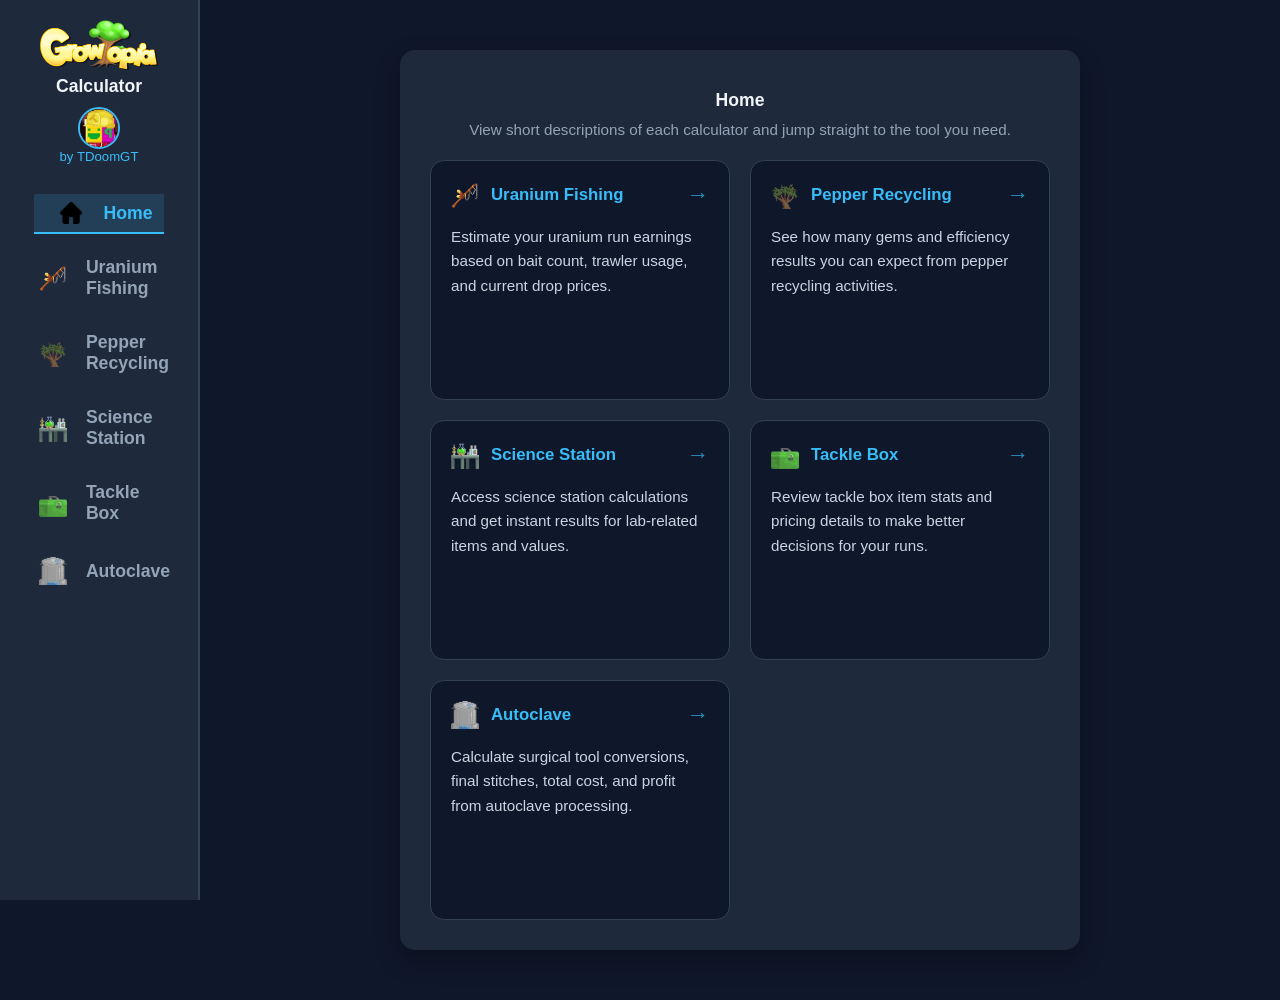
==== index.html @ 95f76a91 "Load home" ====
<!DOCTYPE html>
<html lang="en">
<head>
    <meta charset="UTF-8">
    <meta name="viewport" content="width=device-width, initial-scale=1.0">
    <link rel="stylesheet" href="style.css">
    <title>Home - Dashboard</title>
    <style>
        .dashboard-grid {
            display: grid;
            grid-template-columns: repeat(auto-fit, minmax(280px, 1fr));
            gap: 20px;
        }
        .dashboard-card {
            background: #0f172a;
            border: 1px solid var(--border);
            border-radius: 14px;
            padding: 20px;
            display: flex;
            flex-direction: column;
            gap: 16px;
            text-decoration: none;
            color: inherit;
            transition: transform 0.2s ease, box-shadow 0.2s ease, background 0.2s ease;
            cursor: pointer;
        }

        .dashboard-card:hover {
            transform: translateY(-2px);
            box-shadow: 0 14px 32px rgba(56, 189, 248, 0.16);
            background: rgba(56, 189, 248, 0.03);
        }

        .dashboard-card h2 {
            margin: 0;
            color: var(--accent);
            font-size: 1.05em;
        }

        .dashboard-card p {
            margin: 0;
            color: #cbd5e1;
            line-height: 1.6;
            font-size: 0.95em;
        }

        .dashboard-card img {
            width: 28px;
            height: auto;
            display: block;
        }

        .dashboard-card-header {
            display: flex;
            align-items: center;
            gap: 12px;
            position: relative;
        }

        .dashboard-card-header::after {
            content: '→';
            margin-left: auto;
            color: var(--accent);
            font-size: 1.4em;
            opacity: 0.7;
            transition: transform 0.2s ease, opacity 0.2s ease;
        }

        .dashboard-card:hover .dashboard-card-header::after {
            transform: translateX(4px);
            opacity: 1;
        }
    </style>
</head>
<body>
<button class="menu-toggle" onclick="toggleMenu()">☰</button>
<div id="overlay" class="overlay" onclick="toggleMenu()"></div>

<div class="navbar" id="sideNav">
    <div class="navbar-title">
        <img src="image/title.png" alt="Growtopia" class="navbar-logo">
        <span class="navbar-title-text">Calculator</span>
        <img src="image/profile.jpg" alt="Profile" class="navbar-profile">
        <span class="subtitle">by TDoomGT</span>
    </div>
    <div class="nav-links">
        <a href="index.html" class="nav-link" id="nav-home">
            <i><img src="image/home.png" alt="Home" style="width: 22px;"></i>
            <span class="nav-text">Home</span>
        </a>
        <a href="uranium.html" class="nav-link" id="nav-uranium"><i><img src="image/uranium_fishing/uranium_nav.png" alt="Uranium"></i><span class="nav-text">Uranium Fishing</span></a>
        <a href="pepper.html" class="nav-link" id="nav-pepper"><i><img src="image/pepper_recycling/pepper_nav.png" alt="Pepper"></i><span class="nav-text">Pepper Recycling</span></a>
        <a href="science.html" class="nav-link" id="nav-science"><i><img src="image/science_station/science_nav.png" alt="Science"></i><span class="nav-text">Science Station</span></a>
        <a href="tackle.html" class="nav-link" id="nav-tackle"><i><img src="image/tackle_box/tackle_nav.png" alt="Tackle"></i><span class="nav-text">Tackle Box</span></a>
        <a href="autoclave.html" class="nav-link" id="nav-autoclave"><i><img src="image/auto_clave/autoclave_nav.png" alt="Autoclave"></i><span class="nav-text">Autoclave</span></a>
    </div>
</div>

<div class="container">
    <h1>Home</h1>
    <p style="text-align: center; color: #94a3b8; font-size: 0.95em; margin-top: -10px; margin-bottom: 22px;">
        View short descriptions of each calculator and jump straight to the tool you need.
    </p>

    <div class="dashboard-grid">
        <a class="dashboard-card" href="uranium.html">
            <div class="dashboard-card-header">
                <img src="image/uranium_fishing/uranium_nav.png" alt="Uranium">
                <h2>Uranium Fishing</h2>
            </div>
            <p>Estimate your uranium run earnings based on bait count, trawler usage, and current drop prices.</p>
        </a>

        <a class="dashboard-card" href="pepper.html">
            <div class="dashboard-card-header">
                <img src="image/pepper_recycling/pepper_nav.png" alt="Pepper">
                <h2>Pepper Recycling</h2>
            </div>
            <p>See how many gems and efficiency results you can expect from pepper recycling activities.</p>
        </a>

        <a class="dashboard-card" href="science.html">
            <div class="dashboard-card-header">
                <img src="image/science_station/science_nav.png" alt="Science">
                <h2>Science Station</h2>
            </div>
            <p>Access science station calculations and get instant results for lab-related items and values.</p>
        </a>

        <a class="dashboard-card" href="tackle.html">
            <div class="dashboard-card-header">
                <img src="image/tackle_box/tackle_nav.png" alt="Tackle">
                <h2>Tackle Box</h2>
            </div>
            <p>Review tackle box item stats and pricing details to make better decisions for your runs.</p>
        </a>

        <a class="dashboard-card" href="autoclave.html">
            <div class="dashboard-card-header">
                <img src="image/auto_clave/autoclave_nav.png" alt="Autoclave">
                <h2>Autoclave</h2>
            </div>
            <p>Calculate surgical tool conversions, final stitches, total cost, and profit from autoclave processing.</p>
        </a>
    </div>
</div>

<script>
// Active Link Logic
const navLinks = document.querySelectorAll('.nav-link');
let currentPage = window.location.pathname.split('/').pop();

// If the page is empty or just the folder name, default it to index.html
if (currentPage === '' || currentPage === 'growtopia-calculator') {
    currentPage = 'index.html';
}

navLinks.forEach(link => {
    const linkHref = link.getAttribute('href');
    if (linkHref === currentPage) {
        link.classList.add('active');
    } else {
        link.classList.remove('active');
    }
});

navLinks.forEach(link => {
    const linkHref = link.getAttribute('href');
    // Ensure both index.html and root (/) trigger the Home active state
    if (linkHref === currentPage || (currentPage === '' && linkHref === 'index.html')) {
        link.classList.add('active');
    } else {
        link.classList.remove('active');
    }
});

function toggleMenu() {
    const nav = document.getElementById('sideNav');
    const overlay = document.getElementById('overlay');
    const btn = document.querySelector('.menu-toggle');

    nav.classList.toggle('active');
    overlay.classList.toggle('active');

    btn.innerHTML = nav.classList.contains('active') ? '✕' : '☰';
}
</script>
</body>
</html>
---- style.css ----
/* Growtopia Calculator Suite - by TDoomGT */

:root {
    --bg: #0f172a;
    --card-bg: #1e293b;
    --accent: #38bdf8;
    --text: #f1f5f9;
    --success: #4ade80;
    --danger: #f87171;
    --border: #334155;
}

/* Ensure no jumping when switching pages */
html {
    overflow-y: scroll;
}

* {
    box-sizing: border-box;
}

body {
    background-color: var(--bg);
    color: var(--text);
    font-family: 'Segoe UI', Tahoma, Geneva, Verdana, sans-serif;
    margin: 0;
    min-height: 100vh;
    padding-left: 220px;
    padding-right: 20px;
}

/* --- NAVIGATION BAR (SIDEBAR) --- */
.navbar {
    display: flex;
    flex-direction: column;
    gap: 20px;
    padding: 20px;
    background: var(--card-bg);
    width: 200px;
    height: 100vh;
    position: fixed;
    left: 0;
    top: 0;
    border-right: 2px solid var(--border);
    z-index: 1000;
    align-items: center;
}

.navbar-title {
    font-size: 1.1em;
    font-weight: bold;
    color: var(--text);
    text-align: center;
    margin-bottom: 10px;
}

.navbar-title-text {
    display: block;
    margin-top: 6px;
}

.navbar-profile {
    width: 42px;
    height: 42px;
    border-radius: 50%;
    object-fit: cover;
    display: block;
    margin: 10px auto 0;
    border: 2px solid var(--accent);
}

.navbar-title .subtitle {
    font-size: 0.75em;
    color: var(--accent);
    font-weight: normal;
    display: block;
}

.navbar-logo {
    height: 50px;
    width: auto;
    display: block;
    margin: 0 auto;
}

.nav-links {
    display: flex;
    flex-direction: column;
    gap: 15px;
    align-items: center;
}

.nav-link {
    color: #94a3b8;
    text-decoration: none;
    font-weight: 600;
    font-size: 1.05em;
    transition: all 0.25s ease, box-shadow 0.25s ease;
    padding: 8px 12px;
    border-bottom: 2px solid transparent;
    display: flex;
    align-items: center;
    justify-content: flex-start;
}

.nav-link i {
    width: 50px;
    flex-shrink: 0;
    display: grid;
    place-items: center;
}

.nav-link i img {
    max-width: 28px;
    max-height: 28px;
    display: block;
}

.nav-text {
    margin-left: 8px;
    text-align: left;
    font-size: 1.05em;
}

.nav-link:hover {
    color: var(--accent);
    background: rgba(56, 189, 248, 0.12);
    box-shadow: 0 10px 20px rgba(56, 189, 248, 0.12);
    transform: translateY(-1px);
}

.nav-link.active {
    color: var(--accent) !important;
    opacity: 1 !important;
    border-bottom: 2px solid var(--accent);
    background: rgba(56, 189, 248, 0.15);
}

/* --- MAIN CONTAINER (FIXED SIZE) --- */
.container {
    background: var(--card-bg);
    padding: 30px;
    border-radius: 15px;
    transition: padding 0.2s ease, border-radius 0.2s ease, box-shadow 0.2s ease;
    
    /* Fixed dimensions to prevent navbar movement */
    width: 680px; 
    min-height: 780px; 
    
    margin: 50px auto;
    display: flex;
    flex-direction: column;
    box-shadow: 0 10px 25px rgba(0,0,0,0.3);
}

/* --- BRANDING & TITLES --- */
.branding {
    text-align: center;
    margin-bottom: 20px;
}

.branding h2 {
    font-size: 1.4em;
    letter-spacing: 1px;
    text-transform: uppercase;
    margin: 0;
    color: var(--text);
}

.branding p {
    font-size: 0.9em;
    color: var(--accent);
    font-weight: bold;
    margin: 2px 0 0 0;
}

h1 {
    font-size: 1.1em;
    text-align: center;
    color: var(--text);
    font-weight: bold;
    margin: 10px 0 20px 0;
    background: transparent;
    padding: 0;
    border: none;
    border-radius: 0;
}

h1 + .input-group,
h1 + .input-grid {
    margin-top: 20px;
}

/* --- FORM ELEMENTS --- */
.input-grid {
    display: grid;
    grid-template-columns: 1fr 1fr;
    gap: 15px;
    margin: 20px 0 20px;
}

.input-group {
    display: flex;
    flex-direction: column;
    opacity: 0;
    animation: slideInLeft 0.6s cubic-bezier(0.22, 0.61, 0.36, 1) forwards;
}

.input-group label {
    display: flex;
    align-items: center;
    gap: 10px;
    font-size: 0.8em;
    margin-bottom: 5px;
    color: #94a3b8;
}

.input-group label img {
    width: 24px;
    height: auto;
    display: block;
}

.input-group input, .input-group select {
    padding: 10px;
    border-radius: 5px;
    border: 1px solid var(--border);
    border: 1px solid var(--border);
    background: #0f172a;
    color: white;
    outline: none;
    transition: border-color 0.2s;
}

.input-group input:focus {
    border-color: var(--accent);
}

/* --- BUTTONS --- */
button {
    width: 100%;
    padding: 15px;
    border: none;
    border-radius: 8px;
    background: var(--accent);
    color: var(--bg);
    font-weight: bold;
    font-size: 1em;
    cursor: pointer;
    transition: transform 0.2s, background 0.2s;
    margin-top: 10px;
}

button:hover { 
    transform: scale(1.03);
    background: #7dd3fc;
}

.dashboard-card a {
    margin-top: auto;
    align-self: flex-start;
    padding: 12px 18px;
    border-radius: 10px;
    background: var(--accent);
    color: var(--bg);
    text-decoration: none;
    font-weight: bold;
    transition: background 0.2s ease, transform 0.2s ease, box-shadow 0.2s ease;
}

.dashboard-card a:hover {
    background: #7dd3fc;
    box-shadow: 0 12px 30px rgba(56, 189, 248, 0.18);
    transform: translateY(-1px);
}

.dashboard-card p {
    margin: 0;
    color: #cbd5e1;
    line-height: 1.6;
    font-size: 0.95em;
    min-height: 84px;
}

.dashboard-grid {
    display: grid;
    grid-template-columns: repeat(auto-fit, minmax(280px, 1fr));
    gap: 20px;
}

.dashboard-card {
    background: #0f172a;
    border: 1px solid var(--border);
    border-radius: 14px;
    padding: 20px;
    display: flex;
    flex-direction: column;
    gap: 16px;
    min-height: 240px;
}

/* --- RESULT BOX --- */
.result-box {
    margin-top: 25px;
    padding: 20px;
    background: #0f172a;
    border-radius: 10px;
    border-left: 4px solid var(--accent);
    display: none;
    font-family: 'Consolas', monospace;
    animation: fadeIn 0.4s ease-out;
    min-height: 200px;
}

.result-item {
    display: flex;
    justify-content: space-between;
    margin-bottom: 10px;
    font-size: 0.95em;
}

.profit-text {
    text-align: center;
    font-weight: bold;
    margin-top: 15px;
}

.result-box {
    display: none; /* This hides the box by default */
    background-color: #0f172a;
    border: 1px solid #334155;
    padding: 20px;
    border-radius: 8px;
    margin-top: 20px;
}

/* Ensure child items are opaque but allow their specific colors to shine through */
.result-box .result-item {
    opacity: 1 !important;
    visibility: visible !important;
}

/* This stops animations from interfering with the screenshot */
.html2canvas-container {
    animation: none !important;
}

/* Mobile Toggle Button - Hidden on Desktop */
.menu-toggle {
    display: none;
    position: fixed;
    top: 15px;
    left: 15px;
    z-index: 1001;
    background: #0ea5e9;
    color: white;
    border: none;
    padding: 10px 15px;
    border-radius: 5px;
    font-weight: bold;
    cursor: pointer;
}

/* The Dark Background Overlay */
.overlay {
    display: none; /* Hidden by default */
    position: fixed;
    top: 0;
    left: 0;
    width: 100%;
    height: 100%;
    background: rgba(0, 0, 0, 0.6); /* Semi-transparent black */
    z-index: 1000; /* Behind the navbar, but above the content */
}

/* Show it only on mobile when active */
@media screen and (max-width: 768px) {
    .overlay.active {
        display: block;
    }
}

@media screen and (max-width: 768px) {
    /* 1. Prevent the page from wobbling left and right */
    html, body {
        overflow-x: hidden;
        width: 100%;
        margin: 0;
        padding: 0;
    }

    /* 2. Fix the "☰" button position and size */
    .menu-toggle {
        display: flex !important;
        align-items: center;
        justify-content: center;
        position: fixed;
        top: 15px;
        left: 15px;
        width: 50px;
        height: 50px;
        font-size: 28px;
        z-index: 2000;
        background: #0ea5e9;
        color: white;
        border: none;
        border-radius: 10px;
    }

    /* 3. Ensure the navbar is hidden by default */
    .navbar {
        left: -280px !important;
        width: 250px;
        position: fixed;
        height: 100vh;
        z-index: 1500;
        transition: 0.3s ease;
    }

    .navbar.active {
        left: 0 !important;
    }

    /* 4. CENTER the container and fix the scale */
    .container {
        margin: 80px auto 20px auto !important; /* Force center! */
        width: 90% !important; /* Take up 90% of phone width */
        max-width: 450px; /* Don't get too wide on tablets */
        padding: 20px;
        float: none !important; /* Remove any floating */
        display: block !important;
        font-size: 1.1rem;
    }

    /* 5. Fix the input grid so images/text don't cut off */
    .input-grid {
        grid-template-columns: 1fr !important; /* One column only */
        gap: 15px;
    }

    .input-group {
        width: 100%;
    }
    
    /* Make the summary text smaller so it doesn't wrap as much */
    .result-box {
        padding: 15px !important;
    }

    .result-item {
        font-size: 0.85rem !important; /* Slightly smaller text for items */
        line-height: 1.4;
    }

    .result-item span:first-child {
        font-weight: 500;
    }

    /* Fix the Total Revenue section at the bottom */
    .result-item[style*="font-size: 1.2em"] {
        font-size: 1rem !important; 
        margin-top: 10px;
        border-top: 1px solid #334155;
        padding-top: 10px;
    }

    /* Ensure labels in the summary don't get squashed */
    small {
        display: block;
        color: #94a3b8;
        font-size: 0.75rem;
    }

    /* 1. Ensure the links container has no extra padding */
    .nav-links {
        padding: 10px 0 !important;
        display: flex;
        flex-direction: column;
        align-items: flex-start; /* Force align everything to the left */
    }

    /* 2. Fix the individual link alignment */
    .nav-link {
        width: 100% !important;
        display: flex !important;
        align-items: center; /* Vertical center the icon and text */
        justify-content: flex-start !important; /* Horizontal left align */
        padding: 12px 20px !important; /* Give them consistent space */
        text-align: left !important;
        gap: 15px; /* Adds a clean gap between the icon and text */
    }

    /* 3. Make sure icons have a consistent width so text stays lined up */
    .nav-link img, .nav-link i {
        width: 24px;
        text-align: center;
        flex-shrink: 0; /* Prevents icons from squishing */
    }
}

/* Remove the line from the very last item in the summary list */
.result-item:last-child {
    border-bottom: none !important;
}

/* --- ANIMATIONS --- */
@keyframes fadeIn {
    from { opacity: 0; transform: translateY(15px); }
    to { opacity: 1; transform: translateY(0); }
}

@keyframes slideInLeft {
    from { opacity: 0; transform: translateX(-30px); }
    to { opacity: 1; transform: translateX(0); }
}

/* Staggered ripples */
.input-group:nth-child(1) { animation-delay: 0.05s; }
.input-group:nth-child(2) { animation-delay: 0.10s; }
.input-group:nth-child(3) { animation-delay: 0.15s; }
.input-group:nth-child(4) { animation-delay: 0.20s; }
.input-group:nth-child(5) { animation-delay: 0.25s; }
.input-group:nth-child(6) { animation-delay: 0.30s; }
.input-group:nth-child(7) { animation-delay: 0.35s; }
.input-group:nth-child(8) { animation-delay: 0.40s; }
.input-group:nth-child(9) { animation-delay: 0.45s; }
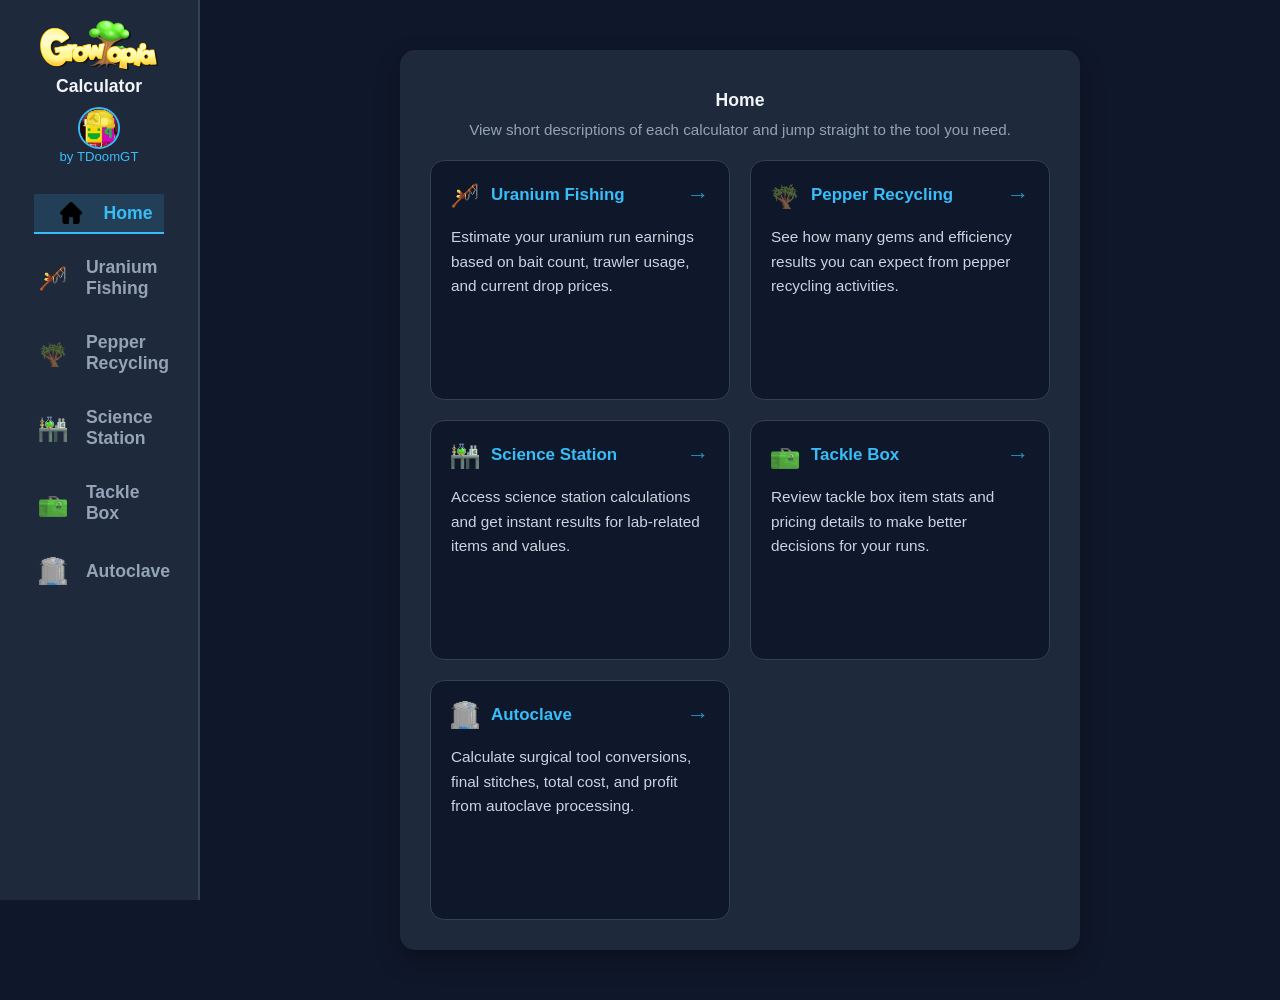
==== commit 447a08ac: "Transition fix" ====
--- a/index.html
+++ b/index.html
@@ -102,7 +102,7 @@
         View short descriptions of each calculator and jump straight to the tool you need.
     </p>
 
-    <div class="dashboard-grid">
+    <div class="dashboard-grid input-group">
         <a class="dashboard-card" href="uranium.html">
             <div class="dashboard-card-header">
                 <img src="image/uranium_fishing/uranium_nav.png" alt="Uranium">
--- a/style.css
+++ b/style.css
@@ -515,12 +515,9 @@
 }
 
 /* Staggered ripples */
-.input-group:nth-child(1) { animation-delay: 0.05s; }
-.input-group:nth-child(2) { animation-delay: 0.10s; }
-.input-group:nth-child(3) { animation-delay: 0.15s; }
-.input-group:nth-child(4) { animation-delay: 0.20s; }
-.input-group:nth-child(5) { animation-delay: 0.25s; }
-.input-group:nth-child(6) { animation-delay: 0.30s; }
-.input-group:nth-child(7) { animation-delay: 0.35s; }
-.input-group:nth-child(8) { animation-delay: 0.40s; }
-.input-group:nth-child(9) { animation-delay: 0.45s; }+/* This forces every input group to use the same timing */
+.input-group {
+    opacity: 1; /* or 0 if you are using an entry animation */
+    transition: all 0.4s ease-in-out !important;
+    transition-delay: 0s !important; 
+}
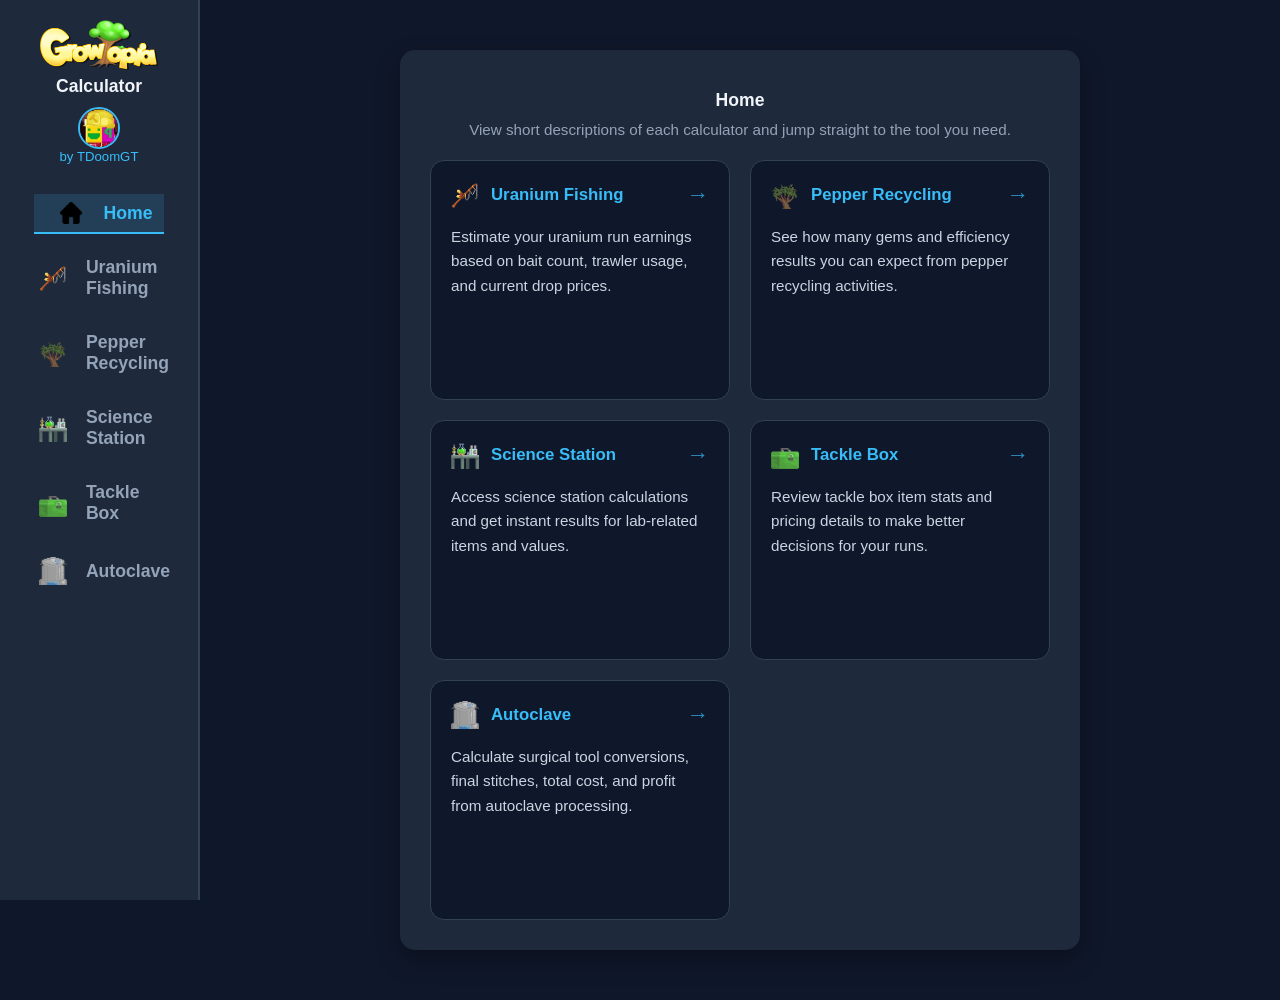
==== commit 19aa0336: "Adjustment line" ====
--- a/index.html
+++ b/index.html
@@ -1,5 +1,6 @@
 <!DOCTYPE html>
 <html lang="en">
+
 <head>
     <meta charset="UTF-8">
     <meta name="viewport" content="width=device-width, initial-scale=1.0">
@@ -11,6 +12,7 @@
             grid-template-columns: repeat(auto-fit, minmax(280px, 1fr));
             gap: 20px;
         }
+
         .dashboard-card {
             background: #0f172a;
             border: 1px solid var(--border);
@@ -72,118 +74,127 @@
         }
     </style>
 </head>
+
 <body>
-<button class="menu-toggle" onclick="toggleMenu()">☰</button>
-<div id="overlay" class="overlay" onclick="toggleMenu()"></div>
-
-<div class="navbar" id="sideNav">
-    <div class="navbar-title">
-        <img src="image/title.png" alt="Growtopia" class="navbar-logo">
-        <span class="navbar-title-text">Calculator</span>
-        <img src="image/profile.jpg" alt="Profile" class="navbar-profile">
-        <span class="subtitle">by TDoomGT</span>
+    <button class="menu-toggle" onclick="toggleMenu()">☰</button>
+    <div id="overlay" class="overlay" onclick="toggleMenu()"></div>
+
+    <div class="navbar" id="sideNav">
+        <div class="navbar-title">
+            <img src="image/title.png" alt="Growtopia" class="navbar-logo">
+            <span class="navbar-title-text">Calculator</span>
+            <img src="image/profile.jpg" alt="Profile" class="navbar-profile">
+            <span class="subtitle">by TDoomGT</span>
+        </div>
+        <div class="nav-links">
+            <a href="index.html" class="nav-link" id="nav-home">
+                <i><img src="image/home.png" alt="Home" style="width: 22px;"></i>
+                <span class="nav-text">Home</span>
+            </a>
+            <a href="uranium.html" class="nav-link" id="nav-uranium"><i><img src="image/uranium_fishing/uranium_nav.png"
+                        alt="Uranium"></i><span class="nav-text">Uranium Fishing</span></a>
+            <a href="pepper.html" class="nav-link" id="nav-pepper"><i><img src="image/pepper_recycling/pepper_nav.png"
+                        alt="Pepper"></i><span class="nav-text">Pepper Recycling</span></a>
+            <a href="science.html" class="nav-link" id="nav-science"><i><img src="image/science_station/science_nav.png"
+                        alt="Science"></i><span class="nav-text">Science Station</span></a>
+            <a href="tackle.html" class="nav-link" id="nav-tackle"><i><img src="image/tackle_box/tackle_nav.png"
+                        alt="Tackle"></i><span class="nav-text">Tackle Box</span></a>
+            <a href="autoclave.html" class="nav-link" id="nav-autoclave"><i><img
+                        src="image/auto_clave/autoclave_nav.png" alt="Autoclave"></i><span
+                    class="nav-text">Autoclave</span></a>
+        </div>
     </div>
-    <div class="nav-links">
-        <a href="index.html" class="nav-link" id="nav-home">
-            <i><img src="image/home.png" alt="Home" style="width: 22px;"></i>
-            <span class="nav-text">Home</span>
-        </a>
-        <a href="uranium.html" class="nav-link" id="nav-uranium"><i><img src="image/uranium_fishing/uranium_nav.png" alt="Uranium"></i><span class="nav-text">Uranium Fishing</span></a>
-        <a href="pepper.html" class="nav-link" id="nav-pepper"><i><img src="image/pepper_recycling/pepper_nav.png" alt="Pepper"></i><span class="nav-text">Pepper Recycling</span></a>
-        <a href="science.html" class="nav-link" id="nav-science"><i><img src="image/science_station/science_nav.png" alt="Science"></i><span class="nav-text">Science Station</span></a>
-        <a href="tackle.html" class="nav-link" id="nav-tackle"><i><img src="image/tackle_box/tackle_nav.png" alt="Tackle"></i><span class="nav-text">Tackle Box</span></a>
-        <a href="autoclave.html" class="nav-link" id="nav-autoclave"><i><img src="image/auto_clave/autoclave_nav.png" alt="Autoclave"></i><span class="nav-text">Autoclave</span></a>
+
+    <div class="container">
+        <h1>Home</h1>
+        <p style="text-align: center; color: #94a3b8; font-size: 0.95em; margin-top: -10px; margin-bottom: 22px;">
+            View short descriptions of each calculator and jump straight to the tool you need.
+        </p>
+
+        <div class="dashboard-grid input-group">
+            <a class="dashboard-card" href="uranium.html">
+                <div class="dashboard-card-header">
+                    <img src="image/uranium_fishing/uranium_nav.png" alt="Uranium">
+                    <h2>Uranium Fishing</h2>
+                </div>
+                <p>Estimate your uranium run earnings based on bait count, trawler usage, and current drop prices.</p>
+            </a>
+
+            <a class="dashboard-card" href="pepper.html">
+                <div class="dashboard-card-header">
+                    <img src="image/pepper_recycling/pepper_nav.png" alt="Pepper">
+                    <h2>Pepper Recycling</h2>
+                </div>
+                <p>See how many gems and efficiency results you can expect from pepper recycling activities.</p>
+            </a>
+
+            <a class="dashboard-card" href="science.html">
+                <div class="dashboard-card-header">
+                    <img src="image/science_station/science_nav.png" alt="Science">
+                    <h2>Science Station</h2>
+                </div>
+                <p>Access science station calculations and get instant results for lab-related items and values.</p>
+            </a>
+
+            <a class="dashboard-card" href="tackle.html">
+                <div class="dashboard-card-header">
+                    <img src="image/tackle_box/tackle_nav.png" alt="Tackle">
+                    <h2>Tackle Box</h2>
+                </div>
+                <p>Review tackle box item stats and pricing details to make better decisions for your runs.</p>
+            </a>
+
+            <a class="dashboard-card" href="autoclave.html">
+                <div class="dashboard-card-header">
+                    <img src="image/auto_clave/autoclave_nav.png" alt="Autoclave">
+                    <h2>Autoclave</h2>
+                </div>
+                <p>Calculate surgical tool conversions, final stitches, total cost, and profit from autoclave
+                    processing.</p>
+            </a>
+        </div>
     </div>
-</div>
-
-<div class="container">
-    <h1>Home</h1>
-    <p style="text-align: center; color: #94a3b8; font-size: 0.95em; margin-top: -10px; margin-bottom: 22px;">
-        View short descriptions of each calculator and jump straight to the tool you need.
-    </p>
-
-    <div class="dashboard-grid input-group">
-        <a class="dashboard-card" href="uranium.html">
-            <div class="dashboard-card-header">
-                <img src="image/uranium_fishing/uranium_nav.png" alt="Uranium">
-                <h2>Uranium Fishing</h2>
-            </div>
-            <p>Estimate your uranium run earnings based on bait count, trawler usage, and current drop prices.</p>
-        </a>
-
-        <a class="dashboard-card" href="pepper.html">
-            <div class="dashboard-card-header">
-                <img src="image/pepper_recycling/pepper_nav.png" alt="Pepper">
-                <h2>Pepper Recycling</h2>
-            </div>
-            <p>See how many gems and efficiency results you can expect from pepper recycling activities.</p>
-        </a>
-
-        <a class="dashboard-card" href="science.html">
-            <div class="dashboard-card-header">
-                <img src="image/science_station/science_nav.png" alt="Science">
-                <h2>Science Station</h2>
-            </div>
-            <p>Access science station calculations and get instant results for lab-related items and values.</p>
-        </a>
-
-        <a class="dashboard-card" href="tackle.html">
-            <div class="dashboard-card-header">
-                <img src="image/tackle_box/tackle_nav.png" alt="Tackle">
-                <h2>Tackle Box</h2>
-            </div>
-            <p>Review tackle box item stats and pricing details to make better decisions for your runs.</p>
-        </a>
-
-        <a class="dashboard-card" href="autoclave.html">
-            <div class="dashboard-card-header">
-                <img src="image/auto_clave/autoclave_nav.png" alt="Autoclave">
-                <h2>Autoclave</h2>
-            </div>
-            <p>Calculate surgical tool conversions, final stitches, total cost, and profit from autoclave processing.</p>
-        </a>
-    </div>
-</div>
-
-<script>
-// Active Link Logic
-const navLinks = document.querySelectorAll('.nav-link');
-let currentPage = window.location.pathname.split('/').pop();
-
-// If the page is empty or just the folder name, default it to index.html
-if (currentPage === '' || currentPage === 'growtopia-calculator') {
-    currentPage = 'index.html';
-}
-
-navLinks.forEach(link => {
-    const linkHref = link.getAttribute('href');
-    if (linkHref === currentPage) {
-        link.classList.add('active');
-    } else {
-        link.classList.remove('active');
-    }
-});
-
-navLinks.forEach(link => {
-    const linkHref = link.getAttribute('href');
-    // Ensure both index.html and root (/) trigger the Home active state
-    if (linkHref === currentPage || (currentPage === '' && linkHref === 'index.html')) {
-        link.classList.add('active');
-    } else {
-        link.classList.remove('active');
-    }
-});
-
-function toggleMenu() {
-    const nav = document.getElementById('sideNav');
-    const overlay = document.getElementById('overlay');
-    const btn = document.querySelector('.menu-toggle');
-
-    nav.classList.toggle('active');
-    overlay.classList.toggle('active');
-
-    btn.innerHTML = nav.classList.contains('active') ? '✕' : '☰';
-}
-</script>
+
+    <script>
+        // Active Link Logic
+        const navLinks = document.querySelectorAll('.nav-link');
+        let currentPage = window.location.pathname.split('/').pop();
+
+        // If the page is empty or just the folder name, default it to index.html
+        if (currentPage === '' || currentPage === 'growtopia-calculator') {
+            currentPage = 'index.html';
+        }
+
+        navLinks.forEach(link => {
+            const linkHref = link.getAttribute('href');
+            if (linkHref === currentPage) {
+                link.classList.add('active');
+            } else {
+                link.classList.remove('active');
+            }
+        });
+
+        navLinks.forEach(link => {
+            const linkHref = link.getAttribute('href');
+            // Ensure both index.html and root (/) trigger the Home active state
+            if (linkHref === currentPage || (currentPage === '' && linkHref === 'index.html')) {
+                link.classList.add('active');
+            } else {
+                link.classList.remove('active');
+            }
+        });
+
+        function toggleMenu() {
+            const nav = document.getElementById('sideNav');
+            const overlay = document.getElementById('overlay');
+            const btn = document.querySelector('.menu-toggle');
+
+            nav.classList.toggle('active');
+            overlay.classList.toggle('active');
+
+            btn.innerHTML = nav.classList.contains('active') ? '✕' : '☰';
+        }
+    </script>
 </body>
+
 </html>
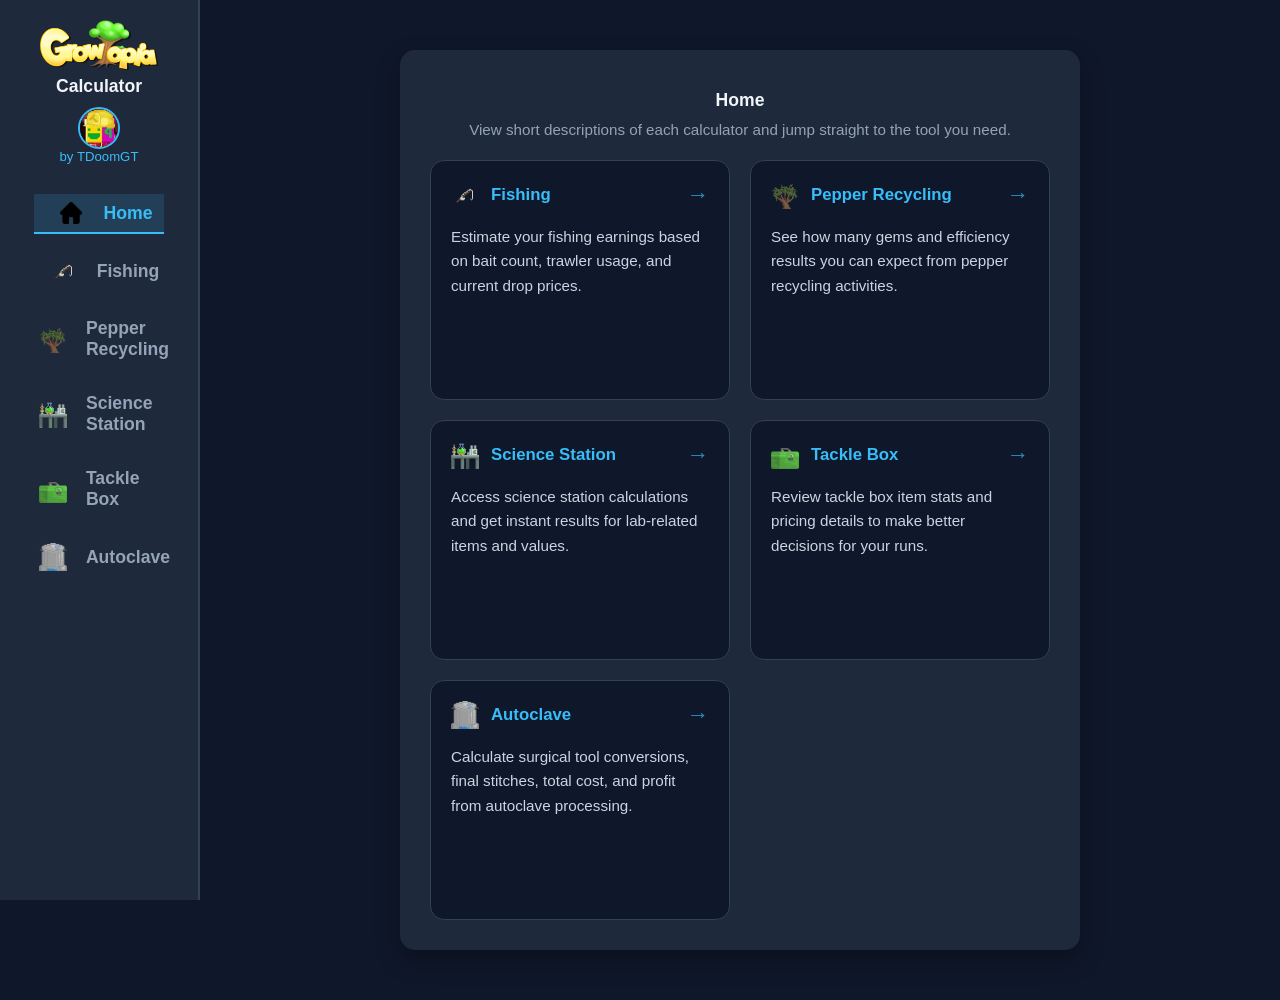
==== commit 63939685: "Fishing Update - Add new input for fishing call "Role 7 Fishing" - Rename the file uranium.html to f" ====
--- a/index.html
+++ b/index.html
@@ -91,8 +91,8 @@
                 <i><img src="image/home.png" alt="Home" style="width: 22px;"></i>
                 <span class="nav-text">Home</span>
             </a>
-            <a href="uranium.html" class="nav-link" id="nav-uranium"><i><img src="image/uranium_fishing/uranium_nav.png"
-                        alt="Uranium"></i><span class="nav-text">Uranium Fishing</span></a>
+            <a href="fishing.html" class="nav-link" id="nav-fishing"><i><img src="image/fishing/fishing_nav.png"
+                        alt="Fishing"></i><span class="nav-text">Fishing</span></a>
             <a href="pepper.html" class="nav-link" id="nav-pepper"><i><img src="image/pepper_recycling/pepper_nav.png"
                         alt="Pepper"></i><span class="nav-text">Pepper Recycling</span></a>
             <a href="science.html" class="nav-link" id="nav-science"><i><img src="image/science_station/science_nav.png"
@@ -112,12 +112,12 @@
         </p>
 
         <div class="dashboard-grid input-group">
-            <a class="dashboard-card" href="uranium.html">
-                <div class="dashboard-card-header">
-                    <img src="image/uranium_fishing/uranium_nav.png" alt="Uranium">
-                    <h2>Uranium Fishing</h2>
-                </div>
-                <p>Estimate your uranium run earnings based on bait count, trawler usage, and current drop prices.</p>
+            <a class="dashboard-card" href="fishing.html">
+                <div class="dashboard-card-header">
+                    <img src="image/fishing/fishing_nav.png" alt="Fishing">
+                    <h2>Fishing</h2>
+                </div>
+                <p>Estimate your fishing earnings based on bait count, trawler usage, and current drop prices.</p>
             </a>
 
             <a class="dashboard-card" href="pepper.html">
--- a/style.css
+++ b/style.css
@@ -142,15 +142,15 @@
     padding: 30px;
     border-radius: 15px;
     transition: padding 0.2s ease, border-radius 0.2s ease, box-shadow 0.2s ease;
-    
+
     /* Fixed dimensions to prevent navbar movement */
-    width: 680px; 
-    min-height: 780px; 
-    
+    width: 680px;
+    min-height: 780px;
+
     margin: 50px auto;
     display: flex;
     flex-direction: column;
-    box-shadow: 0 10px 25px rgba(0,0,0,0.3);
+    box-shadow: 0 10px 25px rgba(0, 0, 0, 0.3);
 }
 
 /* --- BRANDING & TITLES --- */
@@ -186,8 +186,8 @@
     border-radius: 0;
 }
 
-h1 + .input-group,
-h1 + .input-grid {
+h1+.input-group,
+h1+.input-grid {
     margin-top: 20px;
 }
 
@@ -202,7 +202,7 @@
 .input-group {
     display: flex;
     flex-direction: column;
-    opacity: 0;
+    opacity: 1;
     animation: slideInLeft 0.6s cubic-bezier(0.22, 0.61, 0.36, 1) forwards;
 }
 
@@ -221,7 +221,8 @@
     display: block;
 }
 
-.input-group input, .input-group select {
+.input-group input,
+.input-group select {
     padding: 10px;
     border-radius: 5px;
     border: 1px solid var(--border);
@@ -251,7 +252,7 @@
     margin-top: 10px;
 }
 
-button:hover { 
+.menu-toggle:hover {
     transform: scale(1.03);
     background: #7dd3fc;
 }
@@ -326,7 +327,8 @@
 }
 
 .result-box {
-    display: none; /* This hides the box by default */
+    display: none;
+    /* This hides the box by default */
     background-color: #0f172a;
     border: 1px solid #334155;
     padding: 20px;
@@ -363,14 +365,17 @@
 
 /* The Dark Background Overlay */
 .overlay {
-    display: none; /* Hidden by default */
+    display: none;
+    /* Hidden by default */
     position: fixed;
     top: 0;
     left: 0;
     width: 100%;
     height: 100%;
-    background: rgba(0, 0, 0, 0.6); /* Semi-transparent black */
-    z-index: 1000; /* Behind the navbar, but above the content */
+    background: rgba(0, 0, 0, 0.6);
+    /* Semi-transparent black */
+    z-index: 1000;
+    /* Behind the navbar, but above the content */
 }
 
 /* Show it only on mobile when active */
@@ -381,8 +386,10 @@
 }
 
 @media screen and (max-width: 768px) {
+
     /* 1. Prevent the page from wobbling left and right */
-    html, body {
+    html,
+    body {
         overflow-x: hidden;
         width: 100%;
         margin: 0;
@@ -401,7 +408,7 @@
         height: 50px;
         font-size: 28px;
         z-index: 2000;
-        background: #0ea5e9;
+        background: #1e293b;
         color: white;
         border: none;
         border-radius: 10px;
@@ -423,32 +430,38 @@
 
     /* 4. CENTER the container and fix the scale */
     .container {
-        margin: 80px auto 20px auto !important; /* Force center! */
-        width: 90% !important; /* Take up 90% of phone width */
-        max-width: 450px; /* Don't get too wide on tablets */
+        margin: 80px auto 20px auto !important;
+        /* Force center! */
+        width: 90% !important;
+        /* Take up 90% of phone width */
+        max-width: 450px;
+        /* Don't get too wide on tablets */
         padding: 20px;
-        float: none !important; /* Remove any floating */
+        float: none !important;
+        /* Remove any floating */
         display: block !important;
         font-size: 1.1rem;
     }
 
     /* 5. Fix the input grid so images/text don't cut off */
     .input-grid {
-        grid-template-columns: 1fr !important; /* One column only */
+        grid-template-columns: 1fr !important;
+        /* One column only */
         gap: 15px;
     }
 
     .input-group {
         width: 100%;
     }
-    
+
     /* Make the summary text smaller so it doesn't wrap as much */
     .result-box {
         padding: 15px !important;
     }
 
     .result-item {
-        font-size: 0.85rem !important; /* Slightly smaller text for items */
+        font-size: 0.85rem !important;
+        /* Slightly smaller text for items */
         line-height: 1.4;
     }
 
@@ -458,7 +471,7 @@
 
     /* Fix the Total Revenue section at the bottom */
     .result-item[style*="font-size: 1.2em"] {
-        font-size: 1rem !important; 
+        font-size: 1rem !important;
         margin-top: 10px;
         border-top: 1px solid #334155;
         padding-top: 10px;
@@ -476,25 +489,32 @@
         padding: 10px 0 !important;
         display: flex;
         flex-direction: column;
-        align-items: flex-start; /* Force align everything to the left */
+        align-items: flex-start;
+        /* Force align everything to the left */
     }
 
     /* 2. Fix the individual link alignment */
     .nav-link {
         width: 100% !important;
         display: flex !important;
-        align-items: center; /* Vertical center the icon and text */
-        justify-content: flex-start !important; /* Horizontal left align */
-        padding: 12px 20px !important; /* Give them consistent space */
+        align-items: center;
+        /* Vertical center the icon and text */
+        justify-content: flex-start !important;
+        /* Horizontal left align */
+        padding: 12px 20px !important;
+        /* Give them consistent space */
         text-align: left !important;
-        gap: 15px; /* Adds a clean gap between the icon and text */
+        gap: 15px;
+        /* Adds a clean gap between the icon and text */
     }
 
     /* 3. Make sure icons have a consistent width so text stays lined up */
-    .nav-link img, .nav-link i {
+    .nav-link img,
+    .nav-link i {
         width: 24px;
         text-align: center;
-        flex-shrink: 0; /* Prevents icons from squishing */
+        flex-shrink: 0;
+        /* Prevents icons from squishing */
     }
 }
 
@@ -505,19 +525,42 @@
 
 /* --- ANIMATIONS --- */
 @keyframes fadeIn {
-    from { opacity: 0; transform: translateY(15px); }
-    to { opacity: 1; transform: translateY(0); }
+    from {
+        opacity: 0;
+        transform: translateY(15px);
+    }
+
+    to {
+        opacity: 1;
+        transform: translateY(0);
+    }
 }
 
 @keyframes slideInLeft {
-    from { opacity: 0; transform: translateX(-30px); }
-    to { opacity: 1; transform: translateX(0); }
+    from {
+        opacity: 0;
+        transform: translateX(-30px);
+    }
+
+    to {
+        opacity: 1;
+        transform: translateX(0);
+    }
 }
 
 /* Staggered ripples */
 /* This forces every input group to use the same timing */
 .input-group {
-    opacity: 1; /* or 0 if you are using an entry animation */
+    opacity: 1;
+    /* or 0 if you are using an entry animation */
     transition: all 0.4s ease-in-out !important;
-    transition-delay: 0s !important; 
-}+    transition-delay: 0s !important;
+}
+
+/* Add this to force inputs to stretch to the edges of the grid */
+.input-group input, 
+.input-group select {
+    width: 100%;           
+    box-sizing: border-box; 
+    display: block;        
+}
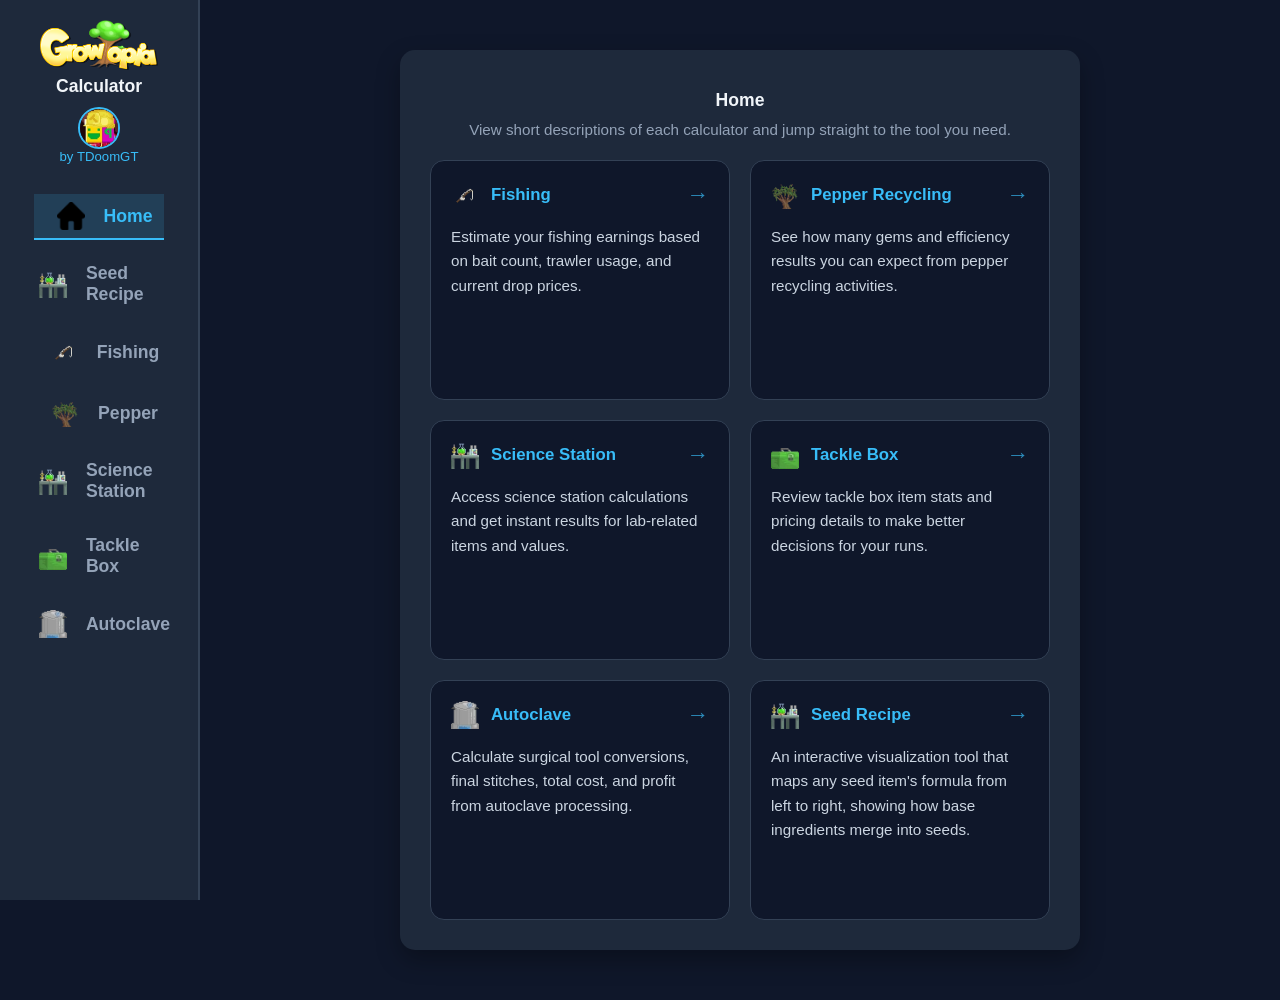
==== commit 641a4363: "Seed Recipe Add the new section call seed recipe" ====
--- a/index.html
+++ b/index.html
@@ -5,7 +5,8 @@
     <meta charset="UTF-8">
     <meta name="viewport" content="width=device-width, initial-scale=1.0">
     <link rel="stylesheet" href="style.css">
-    <title>Home - Dashboard</title>
+    <link rel="icon" type="image/x-icon" href="image/profile.jpg">
+    <title>Home</title>
     <style>
         .dashboard-grid {
             display: grid;
@@ -87,21 +88,20 @@
             <span class="subtitle">by TDoomGT</span>
         </div>
         <div class="nav-links">
-            <a href="index.html" class="nav-link" id="nav-home">
-                <i><img src="image/home.png" alt="Home" style="width: 22px;"></i>
-                <span class="nav-text">Home</span>
-            </a>
+            <a href="index.html" class="nav-link" id="nav-home"><i><img src="image/home.png" alt="Home"></i><span
+                    class="nav-text">Home</span></a>
+            <a href="recipe.html" class="nav-link" id="nav-recipe"><i><img src="image/science_station/science_nav.png"
+                        alt="Recipe"></i><span class="nav-text">Seed Recipe</span></a>
             <a href="fishing.html" class="nav-link" id="nav-fishing"><i><img src="image/fishing/fishing_nav.png"
                         alt="Fishing"></i><span class="nav-text">Fishing</span></a>
             <a href="pepper.html" class="nav-link" id="nav-pepper"><i><img src="image/pepper_recycling/pepper_nav.png"
-                        alt="Pepper"></i><span class="nav-text">Pepper Recycling</span></a>
+                        alt="Pepper"></i><span class="nav-text">Pepper</span></a>
             <a href="science.html" class="nav-link" id="nav-science"><i><img src="image/science_station/science_nav.png"
                         alt="Science"></i><span class="nav-text">Science Station</span></a>
             <a href="tackle.html" class="nav-link" id="nav-tackle"><i><img src="image/tackle_box/tackle_nav.png"
                         alt="Tackle"></i><span class="nav-text">Tackle Box</span></a>
-            <a href="autoclave.html" class="nav-link" id="nav-autoclave"><i><img
-                        src="image/auto_clave/autoclave_nav.png" alt="Autoclave"></i><span
-                    class="nav-text">Autoclave</span></a>
+            <a href="autoclave.html" class="nav-link" id="nav-autoclave"><i><img src="image/autoclave/autoclave_nav.png"
+                        alt="Autoclave"></i><span class="nav-text">Autoclave</span></a>
         </div>
     </div>
 
@@ -146,11 +146,19 @@
 
             <a class="dashboard-card" href="autoclave.html">
                 <div class="dashboard-card-header">
-                    <img src="image/auto_clave/autoclave_nav.png" alt="Autoclave">
+                    <img src="image/autoclave/autoclave_nav.png" alt="Autoclave">
                     <h2>Autoclave</h2>
                 </div>
                 <p>Calculate surgical tool conversions, final stitches, total cost, and profit from autoclave
                     processing.</p>
+            </a>
+
+            <a class="dashboard-card" href="recipe.html">
+                <div class="dashboard-card-header">
+                    <img src="image/science_station/science_nav.png" alt="Recipe">
+                    <h2>Seed Recipe</h2>
+                </div>
+                <p>An interactive visualization tool that maps any seed item's formula from left to right, showing how base ingredients merge into seeds.</p>
             </a>
         </div>
     </div>
--- a/style.css
+++ b/style.css
@@ -558,9 +558,20 @@
 }
 
 /* Add this to force inputs to stretch to the edges of the grid */
-.input-group input, 
+.input-group input,
 .input-group select {
-    width: 100%;           
-    box-sizing: border-box; 
-    display: block;        
-}
+    width: 100%;
+    box-sizing: border-box;
+    display: block;
+}
+
+/* Only lock scroll on mobile (max-width: 768px) */
+@media screen and (max-width: 768px) {
+
+    body:has(.overlay.active),
+    body:has(.navbar.active) {
+        overflow: hidden !important;
+        height: 100vh;
+        touch-action: none;
+    }
+}
